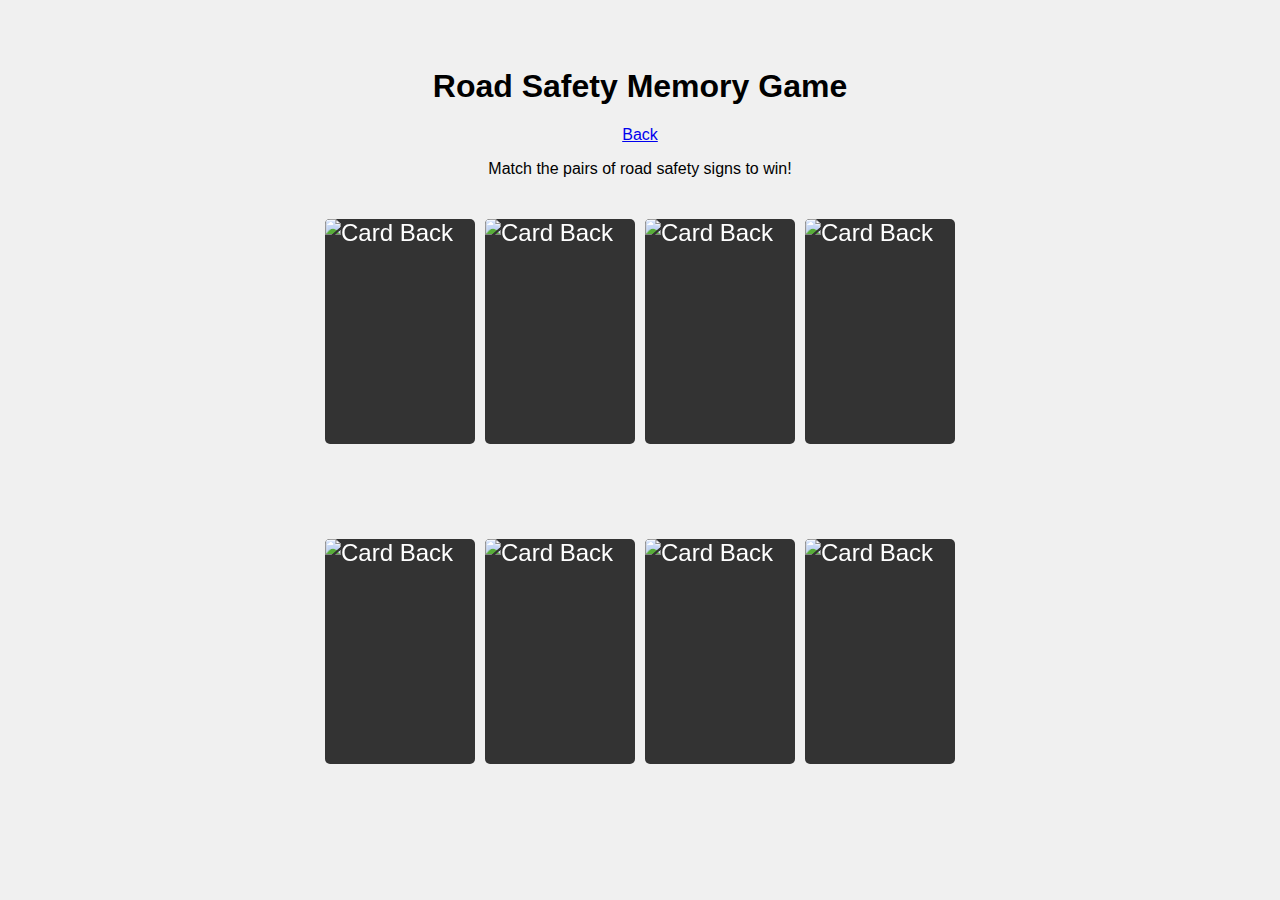
==== index.html @ 084b3ca3 "Add files via upload" ====
<!DOCTYPE html>
<html lang="en">
<head>
    <meta charset="UTF-8">
    <meta name="viewport" content="width=device-width, initial-scale=1.0">
    <title>Road Safety Memory Game</title>
    <link rel="stylesheet" href="style.css">
</head>
<body>
    <header>
        <h1>Road Safety Memory Game</h1>
        <nav>
            <a href="homepage.html">Back</a>
            
        </nav>
        <p>Match the pairs of road safety signs to win!</p>
    </header>
    <div class="game-container">
        <div class="memory-game">
            <div class="memory-card" data-framework="stop">
                <img class="front-face" src="images/stop-sign.png" alt="Stop Sign">
                <img class="back-face" src="images/back.png" alt="Card Back">
            </div>
            <div class="memory-card" data-framework="stop">
                <img class="front-face" src="images/stop-sign.png" alt="Stop Sign">
                <img class="back-face" src="images/back.png" alt="Card Back">
            </div>
            <div class="memory-card" data-framework="yield">
                <img class="front-face" src="images/yield-sign.png" alt="Yield Sign">
                <img class="back-face" src="images/back.png" alt="Card Back">
            </div>
            <div class="memory-card" data-framework="yield">
                <img class="front-face" src="images/yield-sign.png" alt="Yield Sign">
                <img class="back-face" src="images/back.png" alt="Card Back">
            </div>
            <div class="memory-card" data-framework="crosswalk">
                <img class="front-face" src="images/crosswalk-sign.jpg" alt="Crosswalk Sign">
                <img class="back-face" src="images/back.png" alt="Card Back">
            </div>
            <div class="memory-card" data-framework="crosswalk">
                <img class="front-face" src="images/crosswalk-sign.jpg" alt="Crosswalk Sign">
                <img class="back-face" src="images/back.png" alt="Card Back">
            </div>
            <div class="memory-card" data-framework="no-entry">
                <img class="front-face" src="images/no-entry-sign.jpg" alt="No Entry Sign">
                <img class="back-face" src="images/back.png" alt="Card Back">
            </div>
            <div class="memory-card" data-framework="no-entry">
                <img class="front-face" src="images/no-entry-sign.jpg" alt="No Entry Sign">
                <img class="back-face" src="images/back.png" alt="Card Back">
            </div>
        </div>
    </div>
    <div id="celebration-overlay" class="celebration-overlay">
        <div class="celebration-message">
            <h2>Congratulations!</h2>
            <p>You matched all the pairs!</p>
        </div>
    </div>
    <script src="script.js"></script>
</body>
</html>
---- style.css ----
body {
    display: flex;
    flex-direction: column;
    align-items: center;
    justify-content: center;
    height: 100vh;
    background-color: #f0f0f0;
    font-family: Arial, sans-serif;
    margin: 0;
}

header {
    text-align: center;
    margin-bottom: 20px;
}

.game-container {
    display: flex;
    flex-direction: column;
    align-items: center;
}

.memory-game {
    width: 640px;
    height: 640px;
    display: flex;
    flex-wrap: wrap;
    perspective: 1000px;
}

.memory-card {
    width: calc(25% - 10px);
    height: calc(25% - 10px);
    margin: 5px;
    position: relative;
    transform: scale(1);
    transform-style: preserve-3d;
    transition: transform 0.5s;
}

.memory-card.flip {
    transform: rotateY(180deg);
}

.memory-card .front-face,
.memory-card .back-face {
    width: 100%;
    height: 150%;
    position: absolute;
    backface-visibility: hidden;
    border-radius: 5px;
}

.memory-card .front-face {
    width: 100%;
    height: 100%;
    transform: rotateY(180deg);
    position: center;
}

.memory-card .back-face {
    background-color: #333;
    display: flex;
    align-items: center;
    justify-content: center;
    color: white;
    font-size: 1.5em;
}

.celebration-overlay {
    position: fixed;
    top: 0;
    left: 0;
    width: 100%;
    height: 100%;
    background: rgba(0, 0, 0, 0.8);
    display: flex;
    align-items: center;
    justify-content: center;
    opacity: 0;
    visibility: hidden;
    transition: opacity 0.5s, visibility 0.5s;
}

.celebration-overlay.show {
    opacity: 1;
    visibility: visible;
}

.celebration-message {
    background: white;
    padding: 20px;
    border-radius: 10px;
    text-align: center;
    color: #333;
}

.celebration-message h2 {
    margin: 0 0 10px;
    font-size: 2em;
}
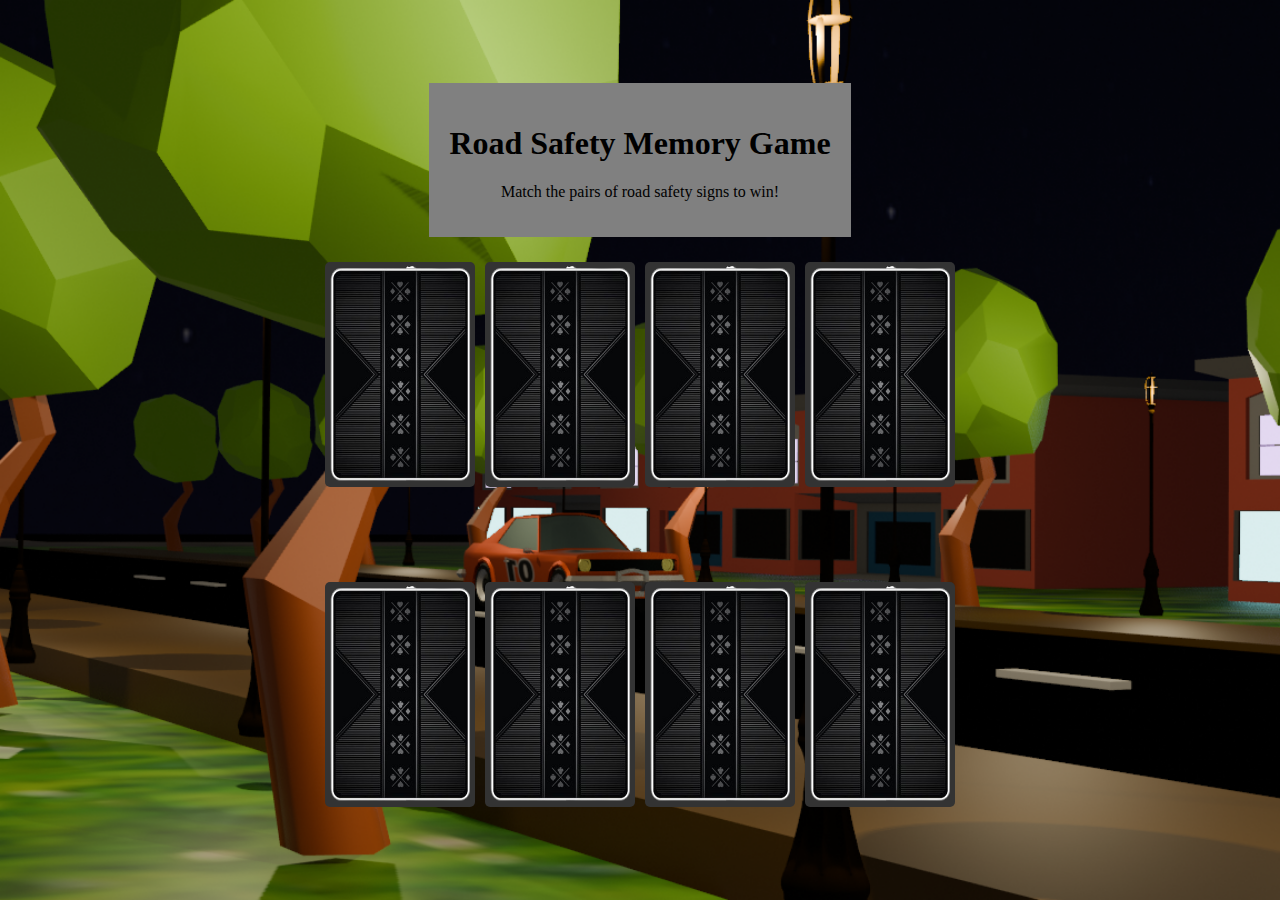
==== commit eca28901: "Update index.html" ====
--- a/index.html
+++ b/index.html
@@ -9,10 +9,6 @@
 <body>
     <header>
         <h1>Road Safety Memory Game</h1>
-        <nav>
-            <a href="homepage.html">Back</a>
-            
-        </nav>
         <p>Match the pairs of road safety signs to win!</p>
     </header>
     <div class="game-container">
--- a/style.css
+++ b/style.css
@@ -1,18 +1,28 @@
 body {
+    background-image: url('images/background.png');
+    background-size: cover; /* Cover the entire area */
+    background-position: center; /* Center the image */
+    background-repeat: no-repeat; /* Do not repeat the image */
+    background-attachment: fix;
+    background-color: rgba(255,255,255,0.7);
     display: flex;
     flex-direction: column;
     align-items: center;
     justify-content: center;
     height: 100vh;
     background-color: #f0f0f0;
-    font-family: Arial, sans-serif;
+    font-family: Georgia, 'Times New Roman', Times, serif;
     margin: 0;
 }
 
 header {
-    text-align: center;
+    background: grey;
+    padding: 20px;
+    margin: 80px;
+    text-align:center;
     margin-bottom: 20px;
 }
+
 
 .game-container {
     display: flex;
@@ -98,4 +108,4 @@
 .celebration-message h2 {
     margin: 0 0 10px;
     font-size: 2em;
-}+}
